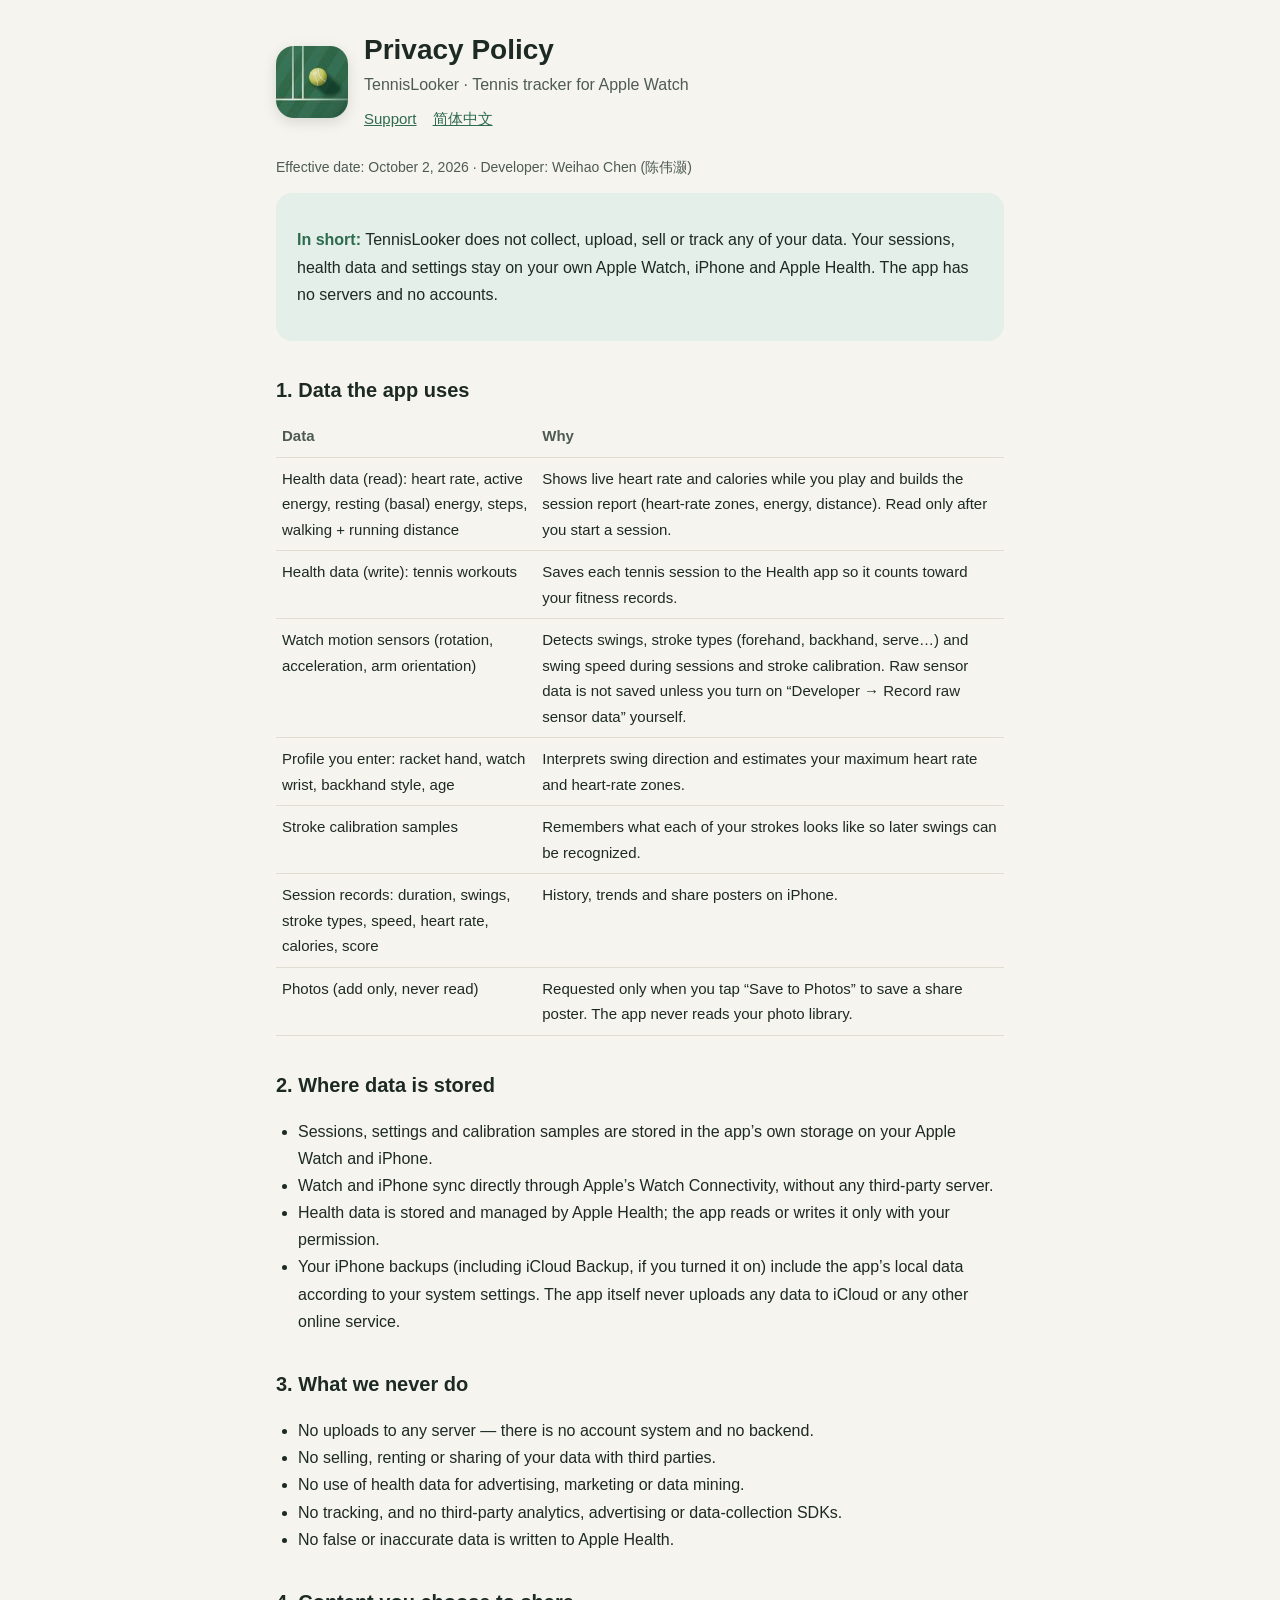
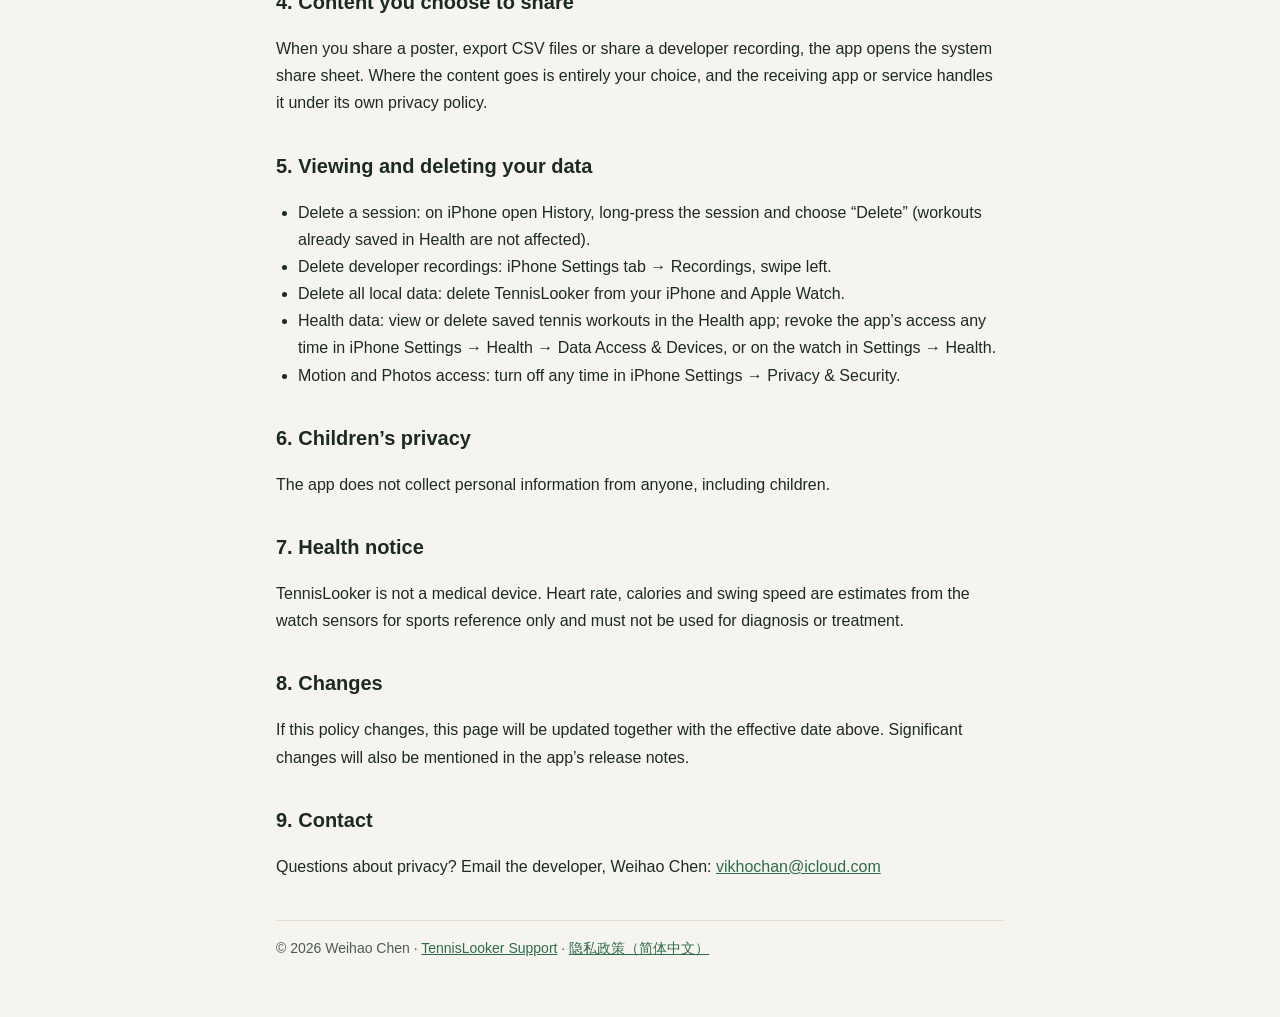
==== privacy-en.html @ b9973665 "Add support page and privacy policy (zh + en)" ====
<!doctype html>
<html lang="en">
<head>
<meta charset="utf-8">
<meta name="viewport" content="width=device-width, initial-scale=1">
<title>Privacy Policy · TennisLooker</title>
<meta name="description" content="TennisLooker privacy policy: no data collection, no uploads, no tracking. Everything stays on your devices.">
<link rel="icon" href="icon.jpg">
<link rel="stylesheet" href="style.css">
</head>
<body>
<main>
  <header class="hero">
    <img src="icon.jpg" alt="TennisLooker icon">
    <div>
      <h1>Privacy Policy</h1>
      <p class="tagline">TennisLooker · Tennis tracker for Apple Watch</p>
      <nav class="links"><a href="en.html">Support</a><a href="privacy.html">简体中文</a></nav>
    </div>
  </header>

  <p class="muted">Effective date: October 2, 2026 · Developer: Weihao Chen (陈伟灏)</p>

  <div class="card summary">
    <p><strong>In short:</strong> TennisLooker does not collect, upload, sell or track any of your data. Your sessions, health data and settings stay on your own Apple Watch, iPhone and Apple Health. The app has no servers and no accounts.</p>
  </div>

  <h2>1. Data the app uses</h2>
  <table>
    <tr><th>Data</th><th>Why</th></tr>
    <tr><td>Health data (read): heart rate, active energy, resting (basal) energy, steps, walking + running distance</td><td>Shows live heart rate and calories while you play and builds the session report (heart-rate zones, energy, distance). Read only after you start a session.</td></tr>
    <tr><td>Health data (write): tennis workouts</td><td>Saves each tennis session to the Health app so it counts toward your fitness records.</td></tr>
    <tr><td>Watch motion sensors (rotation, acceleration, arm orientation)</td><td>Detects swings, stroke types (forehand, backhand, serve…) and swing speed during sessions and stroke calibration. Raw sensor data is not saved unless you turn on “Developer → Record raw sensor data” yourself.</td></tr>
    <tr><td>Profile you enter: racket hand, watch wrist, backhand style, age</td><td>Interprets swing direction and estimates your maximum heart rate and heart-rate zones.</td></tr>
    <tr><td>Stroke calibration samples</td><td>Remembers what each of your strokes looks like so later swings can be recognized.</td></tr>
    <tr><td>Session records: duration, swings, stroke types, speed, heart rate, calories, score</td><td>History, trends and share posters on iPhone.</td></tr>
    <tr><td>Photos (add only, never read)</td><td>Requested only when you tap “Save to Photos” to save a share poster. The app never reads your photo library.</td></tr>
  </table>

  <h2>2. Where data is stored</h2>
  <ul>
    <li>Sessions, settings and calibration samples are stored in the app’s own storage on your Apple Watch and iPhone.</li>
    <li>Watch and iPhone sync directly through Apple’s Watch Connectivity, without any third-party server.</li>
    <li>Health data is stored and managed by Apple Health; the app reads or writes it only with your permission.</li>
    <li>Your iPhone backups (including iCloud Backup, if you turned it on) include the app’s local data according to your system settings. The app itself never uploads any data to iCloud or any other online service.</li>
  </ul>

  <h2>3. What we never do</h2>
  <ul>
    <li>No uploads to any server — there is no account system and no backend.</li>
    <li>No selling, renting or sharing of your data with third parties.</li>
    <li>No use of health data for advertising, marketing or data mining.</li>
    <li>No tracking, and no third-party analytics, advertising or data-collection SDKs.</li>
    <li>No false or inaccurate data is written to Apple Health.</li>
  </ul>

  <h2>4. Content you choose to share</h2>
  <p>When you share a poster, export CSV files or share a developer recording, the app opens the system share sheet. Where the content goes is entirely your choice, and the receiving app or service handles it under its own privacy policy.</p>

  <h2>5. Viewing and deleting your data</h2>
  <ul>
    <li>Delete a session: on iPhone open History, long-press the session and choose “Delete” (workouts already saved in Health are not affected).</li>
    <li>Delete developer recordings: iPhone Settings tab → Recordings, swipe left.</li>
    <li>Delete all local data: delete TennisLooker from your iPhone and Apple Watch.</li>
    <li>Health data: view or delete saved tennis workouts in the Health app; revoke the app’s access any time in iPhone Settings → Health → Data Access &amp; Devices, or on the watch in Settings → Health.</li>
    <li>Motion and Photos access: turn off any time in iPhone Settings → Privacy &amp; Security.</li>
  </ul>

  <h2>6. Children’s privacy</h2>
  <p>The app does not collect personal information from anyone, including children.</p>

  <h2>7. Health notice</h2>
  <p>TennisLooker is not a medical device. Heart rate, calories and swing speed are estimates from the watch sensors for sports reference only and must not be used for diagnosis or treatment.</p>

  <h2>8. Changes</h2>
  <p>If this policy changes, this page will be updated together with the effective date above. Significant changes will also be mentioned in the app’s release notes.</p>

  <h2>9. Contact</h2>
  <p>Questions about privacy? Email the developer, Weihao Chen: <a href="mailto:vikhochan@icloud.com">vikhochan@icloud.com</a></p>

  <footer>© 2026 Weihao Chen · <a href="en.html">TennisLooker Support</a> · <a href="privacy.html">隐私政策（简体中文）</a></footer>
</main>
</body>
</html>
---- style.css ----
:root {
  --bg: #f6f4ee;
  --card: #ffffff;
  --ink: #1d2a24;
  --soft: #4d5b54;
  --line: #e2ddd2;
  --accent: #2e6b4f;
  --accent-soft: #e3efe8;
}
@media (prefers-color-scheme: dark) {
  :root {
    --bg: #111714;
    --card: #19211d;
    --ink: #e9efe9;
    --soft: #a9b6ae;
    --line: #2b3630;
    --accent: #7cc49d;
    --accent-soft: #1f3128;
  }
}
* { box-sizing: border-box; }
body {
  margin: 0;
  background: var(--bg);
  color: var(--ink);
  font: 16px/1.7 -apple-system, BlinkMacSystemFont, "PingFang SC", "Helvetica Neue", "Microsoft YaHei", sans-serif;
  -webkit-text-size-adjust: 100%;
}
main { max-width: 760px; margin: 0 auto; padding: 32px 16px 56px; }
header.hero { display: flex; gap: 16px; align-items: center; margin-bottom: 24px; }
header.hero img { width: 72px; height: 72px; border-radius: 18px; box-shadow: 0 4px 14px rgba(0,0,0,.12); }
h1 { font-size: 28px; line-height: 1.25; margin: 0; }
.tagline { margin: 4px 0 0; color: var(--soft); }
h2 { font-size: 20px; margin: 32px 0 8px; }
h3 { font-size: 17px; margin: 20px 0 4px; }
p, li { color: var(--ink); }
.muted { color: var(--soft); font-size: 14px; }
a { color: var(--accent); }
.card { background: var(--card); border: 1px solid var(--line); border-radius: 16px; padding: 16px 20px; margin: 12px 0; }
.summary { background: var(--accent-soft); border: 1px solid transparent; }
.summary strong { color: var(--accent); }
ul, ol { padding-left: 22px; }
nav.links { display: flex; flex-wrap: wrap; gap: 8px 16px; margin: 8px 0 0; font-size: 15px; }
footer { margin-top: 40px; padding-top: 16px; border-top: 1px solid var(--line); color: var(--soft); font-size: 14px; }
table { width: 100%; border-collapse: collapse; font-size: 15px; }
td, th { text-align: left; padding: 8px 6px; border-bottom: 1px solid var(--line); vertical-align: top; }
th { color: var(--soft); font-weight: 600; }
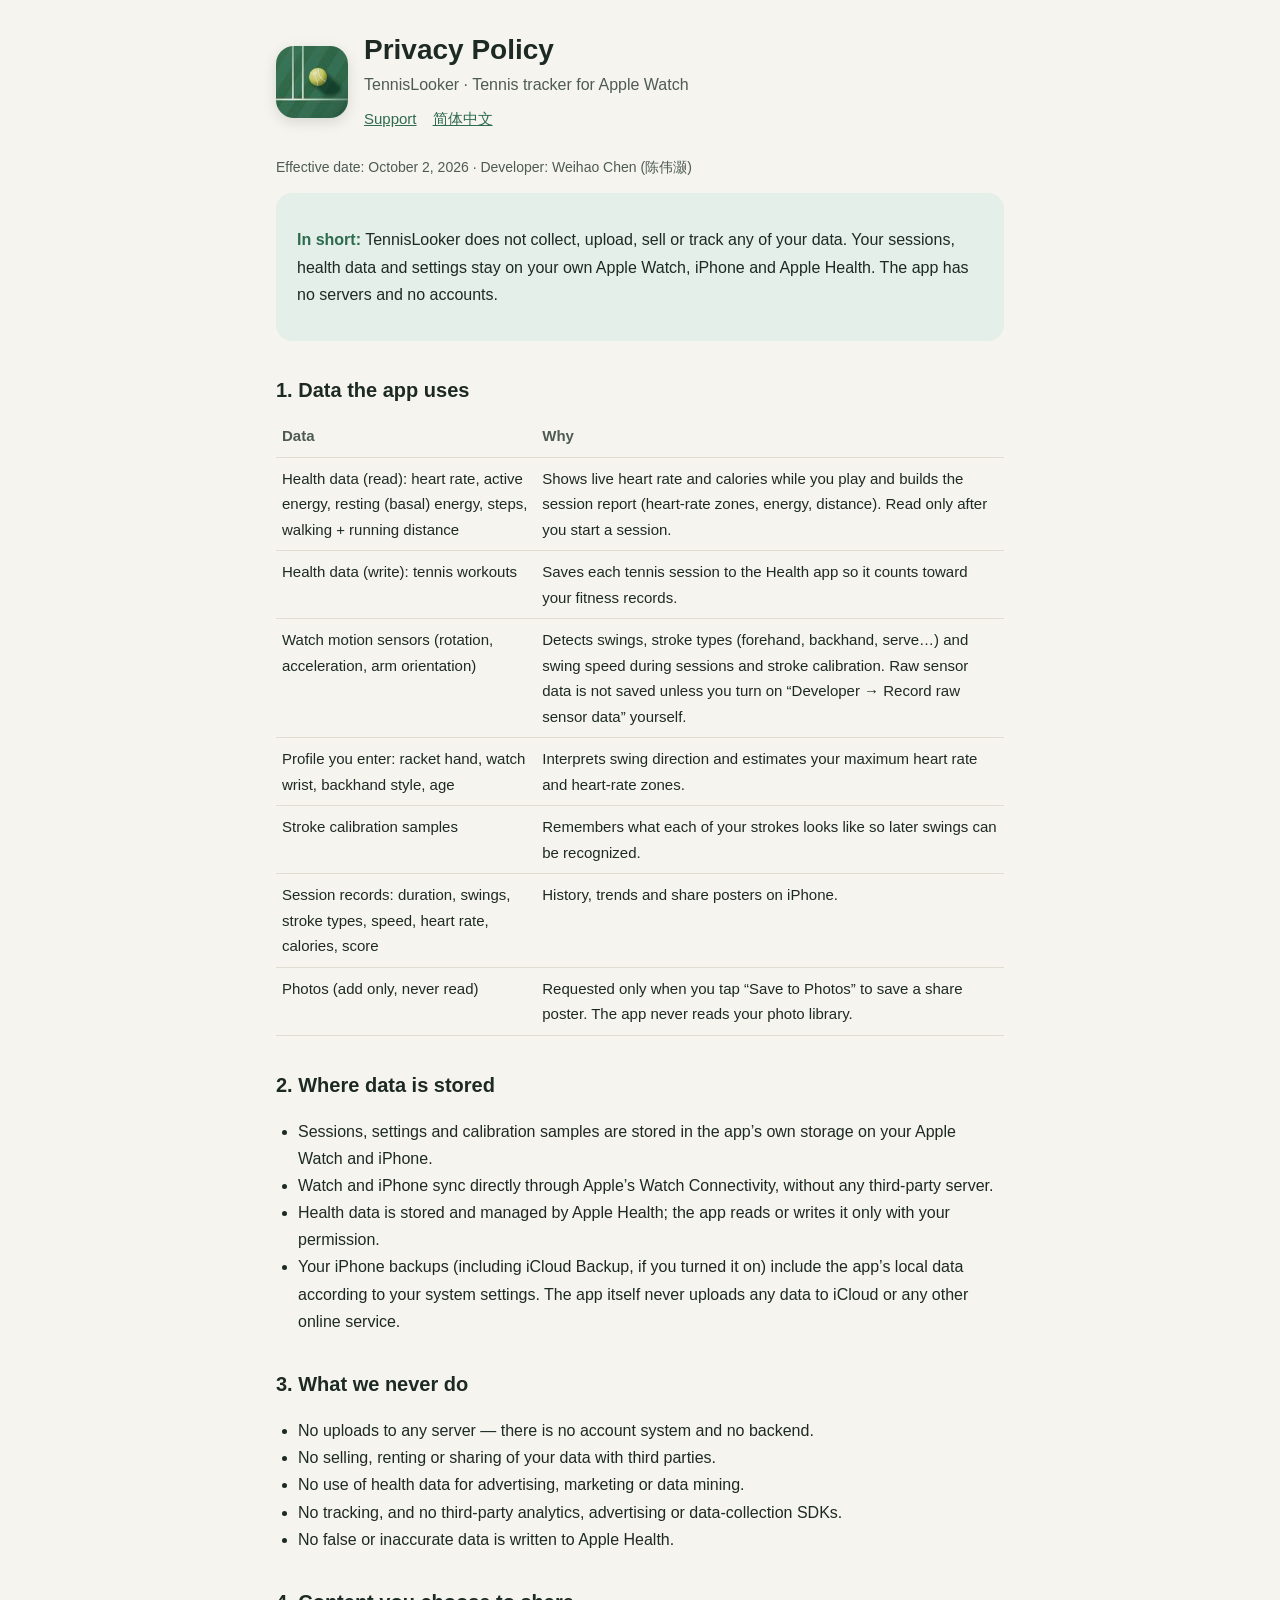
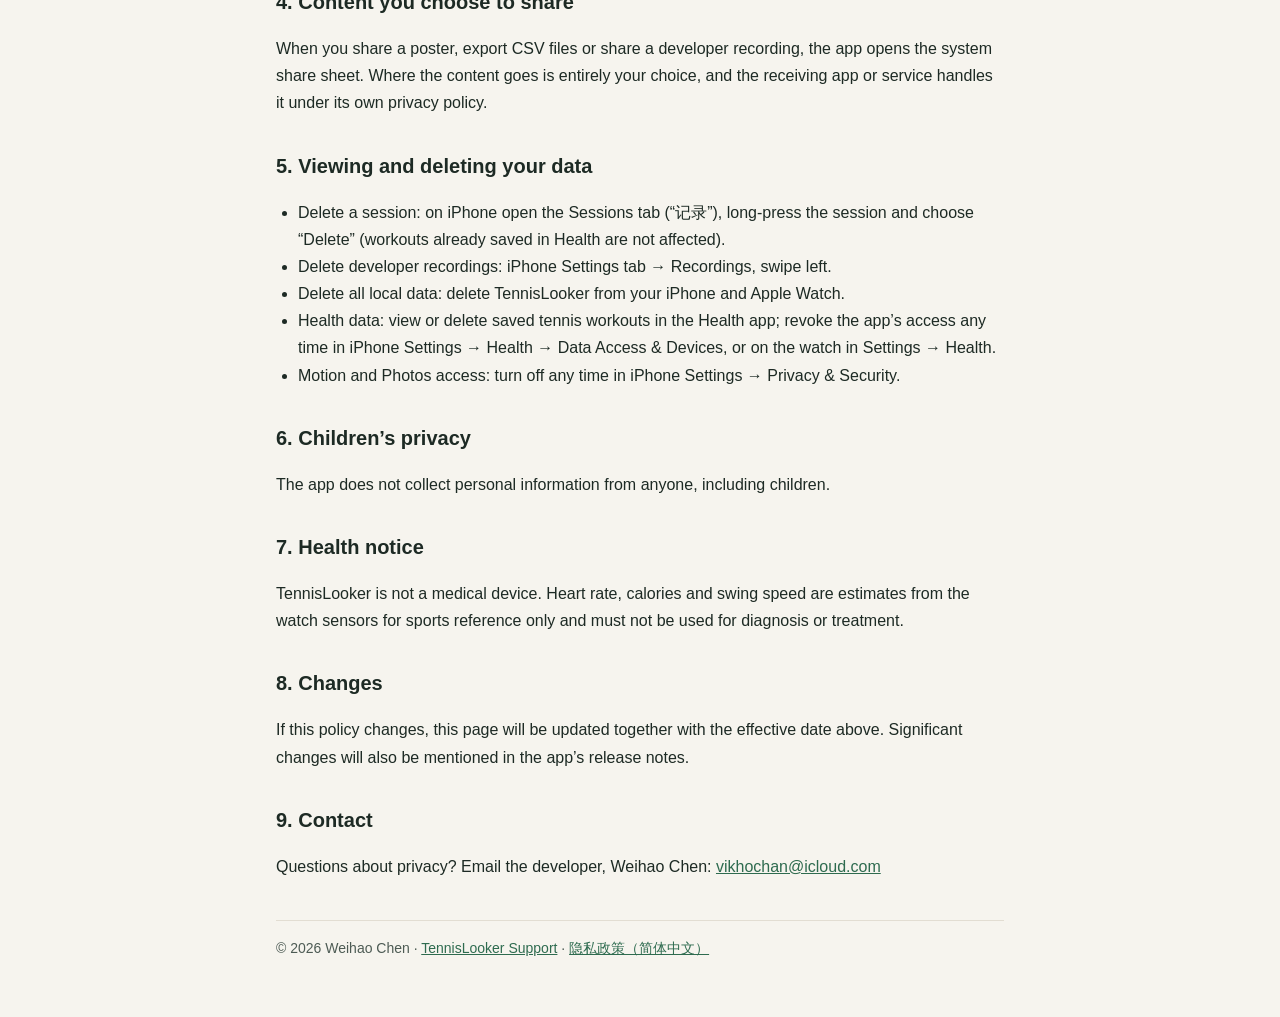
==== commit 143e7ded: "Fix tab name in data deletion steps" ====
--- a/privacy-en.html
+++ b/privacy-en.html
@@ -59,7 +59,7 @@
 
   <h2>5. Viewing and deleting your data</h2>
   <ul>
-    <li>Delete a session: on iPhone open History, long-press the session and choose “Delete” (workouts already saved in Health are not affected).</li>
+    <li>Delete a session: on iPhone open the Sessions tab (“记录”), long-press the session and choose “Delete” (workouts already saved in Health are not affected).</li>
     <li>Delete developer recordings: iPhone Settings tab → Recordings, swipe left.</li>
     <li>Delete all local data: delete TennisLooker from your iPhone and Apple Watch.</li>
     <li>Health data: view or delete saved tennis workouts in the Health app; revoke the app’s access any time in iPhone Settings → Health → Data Access &amp; Devices, or on the watch in Settings → Health.</li>
